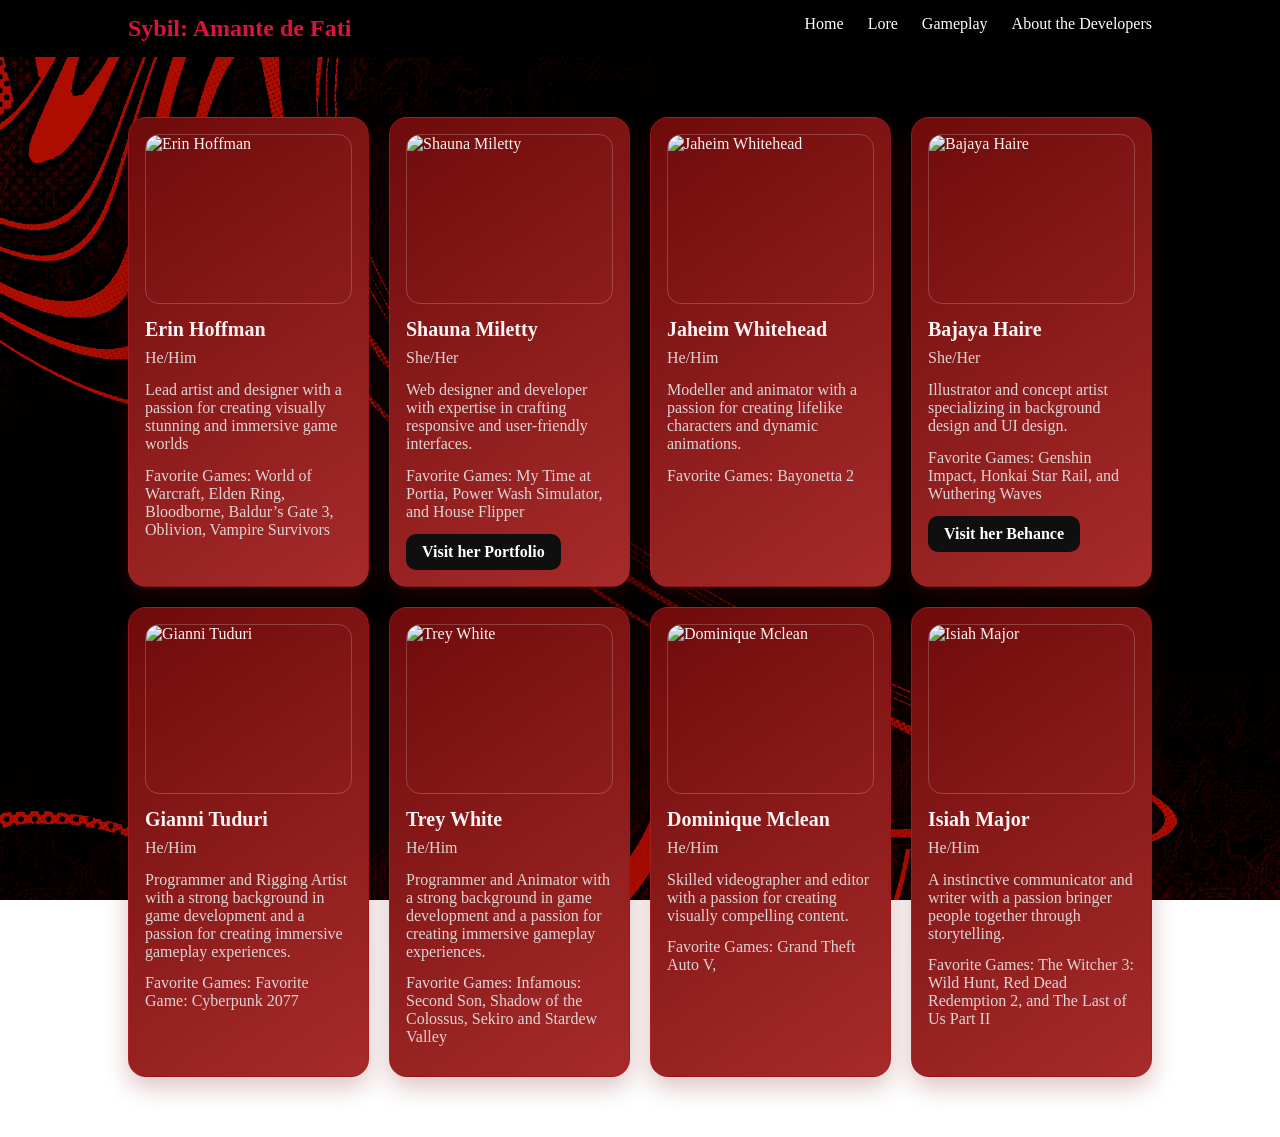
==== about.html @ 87442b56 "Add files via upload" ====
<!DOCTYPE html>
<html lang="en">
<head>
<meta charset="UTF-8">
<meta name="viewport" content="width=device-width, initial-scale=1.0">
<title>About the Developers - Moonlit Coven</title>
<link rel="stylesheet" href="style.css">
<link rel="stylesheet" href="https://cdnjs.cloudflare.com/ajax/libs/font-awesome/4.7.0/css/font-awesome.min.css">
<link rel="preconnect" href="https://fonts.googleapis.com">
<link rel="preconnect" href="https://fonts.gstatic.com" crossorigin>
<link href="https://fonts.googleapis.com/css2?family=Germania+One&family=Smokum&display=swap" rel="stylesheet">
</head>

<body>

<nav>
  <h2>Sybil: Amante de Fati</h2>
  <div>
      <a href="index.html">Home</a>
    <a href="lore.html">Lore</a>
    <a href="gameplay.html">Gameplay</a>
	<a href="about.html">About the Developers</a>
  </div>
</nav>

      <main class="container">
        <section class="projects">
            <div class="project-grid">
                <div class="project-card">
                    <div class="project-image">
                        <img src="/image/erin.jpg" alt="Erin Hoffman">
                    </div>
                    <h4>Erin Hoffman</h4>
                    <p>He/Him</p>
                    <p>Lead artist and designer with a passion for creating visually stunning and immersive game worlds</p>
                    <p>Favorite Games: World of Warcraft, Elden Ring, Bloodborne, Baldur’s Gate 3, Oblivion, Vampire Survivors
                </div>

                <div class="project-card">
                    <div class="project-image">
                        <img src="/image/sha.jpg" alt="Shauna Miletty">
                    </div>
                    <h4>Shauna Miletty</h4>
                    <p>She/Her</p>
                    <p>Web designer and developer with expertise in crafting responsive and user-friendly interfaces.</p>
                    <p>Favorite Games: My Time at Portia, Power Wash Simulator, and House Flipper</p>
                    <a href="https://smiletty.github.io/SMiletty.github.ioPortfolio/index.html" target="_blank">Visit her Portfolio</a>
                </div>

                <div class="project-card">
                    <div class="project-image">
                        <img src="/image/ja.jpg" alt="Jaheim Whitehead">
                    </div>
                    <h4>Jaheim Whitehead</h4>
                    <p>He/Him</p>   
                    <p>Modeller and animator with a passion for creating lifelike characters and dynamic animations.</p>
                    <p>Favorite Games: Bayonetta 2</p>
                </div>

                <div class="project-card">
                    <div class="project-image">
                        <img src="/image/baja.jpg" alt="Bajaya Haire">
                    </div>
                    <h4>Bajaya Haire</h4>
                    <p>She/Her</p>
                    <p>Illustrator and concept artist specializing in background design and UI design.</p>
                   <p>Favorite Games: Genshin Impact, Honkai Star Rail, and Wuthering Waves </p>    
                    <a href="https://www.behance.net/bajayahare1" target="_blank">Visit her Behance</a>
                </div>

                <div class="project-card">
                    <div class="project-image">
                        <img src="/image/gi.jpg" alt="Gianni Tuduri">
                    </div>
                    <h4>Gianni Tuduri</h4>
                    <p>He/Him</p>
                    <p>Programmer and Rigging Artist with a strong background in game development and a passion for creating immersive gameplay experiences.</p>
                    <p>Favorite Games: Favorite Game: Cyberpunk 2077
                </div>

                <div class="project-card">
                    <div class="project-image">
                        <img src="/image/tre.jpg" alt="Trey White">
                    </div>
                    <h4>Trey White</h4>
                    <p>He/Him</p>
                    <p>Programmer and Animator with a strong background in game development and a passion for creating immersive gameplay experiences.</p>
                    <p>Favorite Games: Infamous: Second Son, Shadow of the Colossus, Sekiro and Stardew Valley</p>
                </div>

                <div class="project-card">
                    <div class="project-image">
                        <img src="/image/dom.jpg" alt="Dominique Mclean">
                    </div>
                    <h4>Dominique Mclean</h4>
                    <p>He/Him</p>
                    <p>Skilled videographer and editor with a passion for creating visually compelling content.</p>
                    <p>Favorite Games: Grand Theft Auto V, </p>
                </div>

                <div class="project-card">
                    <div class="project-image">
                        <img src="/image/isa.jpg" alt="Isiah Major">
                    </div>
                    <h4>Isiah Major</h4>
                    <p>He/Him</p>
                    <p>A instinctive communicator and writer with a passion bringer people together through storytelling.</p>
                    <p>Favorite Games: The Witcher 3: Wild Hunt, Red Dead Redemption 2, and The Last of Us Part II</p>
                </div>
            </div>
  </div>
  
    <!-- Footer -->


</body>
</html>
---- style.css ----
body {
  margin: 0;
  font-family: Georgia, serif;
  background: url('back.png') no-repeat center center fixed;
  background-size: cover;
  color: #eee;
}

nav {
  display: flex;
  justify-content: space-between;
  padding: 15px 10%;
  background: black;
}

nav a {
  color: white;
  margin-left: 20px;
  text-decoration: none;
}

.lore-image {
  display: block;
  max-width: 100%;
  width: 100%;
  max-width: 1600px;
  height: auto;
  margin: 0 auto 2rem;
}

header {
  height: 85vh;
  display: flex;
  flex-direction: column;
  justify-content: center;
  align-items: center;
  text-align: center;
  background:url('Load.jpg');
  background-size: cover;
  background-position: center;
}

h1 {
  font-family: "Germania One", system-ui;
  font-weight: 400;
  font-style: normal;
  color: white;
  font-size: 3rem;
}

.about-container {
  max-width: 1100px;
  margin: 0 auto;
  background: rgba(0, 0, 0, 0.7);
  padding: 30px;
  border-radius: 15px;
  box-shadow: 0 10px 30px rgba(0, 0, 0, 0.5);
}

section {
  padding: 60px 10%;
}

.split-container {
  display: flex;
  align-items: center;
  justify-content: space-between;
  gap: 2rem;
  max-width: 1200px;
  margin: 0 auto;
  padding-top: 40px;
  padding-bottom: 40px;
}

.split-text {
  flex: 1;
  color: #f8f0eb;
  text-align: left;
}

.split-text h2 {
  font-size: 2.4rem;
  margin-bottom: 1rem;
}

.split-text p {
  line-height: 1.8;
  opacity: 0.95;
}

.split-video {
  flex: 1;
  min-width: 320px;
}

.split-video video {
  width: 100%;
  border-radius: 18px;
  box-shadow: 0 16px 40px rgba(0, 0, 0, 0.45);
  display: block;
}

@media (max-width: 900px) {
  .split-container {
    flex-direction: column;
    padding-top: 20px;
    padding-bottom: 20px;
  }
}

h2 {
  color: crimson;
}

footer {
  text-align: center;
  padding: 20px;
  background: black;
}

footer a,
footer a .fa {
  color: red;
}

 h3 {
  color: rgb(238, 238, 238);
  font-size: larger;
}

* {
  box-sizing: border-box;
  margin: 0;
  padding: 0;
}

.project-grid {
  display: grid;
  gap: 1.25rem;
  grid-template-columns: repeat(4, 1fr);
  max-width: 1200px;
  margin: 0 auto;
}

.project-card {
  position: relative;
  padding: 1rem;
  border-radius: 18px;
  background: linear-gradient(145deg, #6f0b0b 0%, #a72b2b 100%);
  border: 1px solid rgba(183, 28, 28, 0.45);
  backdrop-filter: blur(10px);
  box-shadow: 0 10px 24px rgba(120, 15, 15, 0.25);
  transition: transform 0.35s ease, box-shadow 0.35s ease, border-color 0.35s ease;
  overflow: hidden;
  color: #fff2f2;
}

.project-card:hover {
  transform: translateY(-7px) scale(1.01);
  box-shadow: 0 18px 32px rgba(120, 15, 15, 0.35);
  border-color: #ff7a7a;
}

.project-image {
  width: 100%;
  height: 170px;
  border-radius: 14px;
  overflow: hidden;
  margin-bottom: 0.9rem;
  border: 1px solid rgba(255, 255, 255, 0.2);
}

.project-image img {
  width: 100%;
  height: 100%;
  object-fit: cover;
  display: block;
}

.project-card h4 {
  margin-bottom: 0.5rem;
  font-size: 1.25rem;
}

.project-card p {
  margin-bottom: 0.85rem;
  color: #ddd4d3;
}

.project-card a {
  display: inline-block;
  text-decoration: none;
  color: #ffffff;
  background: #0f0f0f;
  padding: 0.55rem 1rem;
  border-radius: 10px;
  font-weight: 600;
  transition: background 0.25s ease, transform 0.25s ease, box-shadow 0.25s ease;
}

.project-card a:hover {
  background: #bf2626;
  transform: translateY(-2px);
  box-shadow: 0 10px 20px rgba(191, 82, 82, 0.35);
}

.characters-grid {
  display: grid;
  grid-template-columns: repeat(3, 1fr);
  gap: 20px;
  max-width: 1200px;
  margin: 0 auto;
  padding: 20px;
}

.character-card {
  position: relative;
  border-radius: 18px;
  overflow: hidden;
  box-shadow: 0 10px 24px rgba(15, 23, 42, 0.14);
  transition: transform 0.35s ease, box-shadow 0.35s ease;
}

.character-card:hover {
  transform: translateY(-7px) scale(1.01);
  box-shadow: 0 18px 32px rgba(15, 23, 42, 0.22);
}

.character-image {
  width: 100%;
  height: 300px;
  object-fit: cover;
  display: block;
}

.character-overlay {
  position: absolute;
  bottom: 0;
  left: 0;
  right: 0;
  background: rgba(0, 0, 0, 0.8);
  color: white;
  padding: 15px;
  text-align: center;
}

.character-overlay h3 {
  margin: 0 0 5px 0;
  font-size: 1.5rem;
}

.character-overlay p {
  margin: 0;
  font-size: 1rem;
}

@media (max-width: 768px) {
  .characters-grid {
    grid-template-columns: 1fr;
  }
}

.w3-content {
  max-width: 500px;
  margin: 0 auto;
}

.w3-display-container {
  position: relative;
  width: 100%;
}



@media (max-width: 680px) {
  .nav-container {
    flex-direction: column;
    align-items: flex-start;
    gap: 10px;
  }
}

/* Rounded border */
hr.rounded {
  border-top: 5px solid #eee9cffd;
  border-radius: 5px;
}
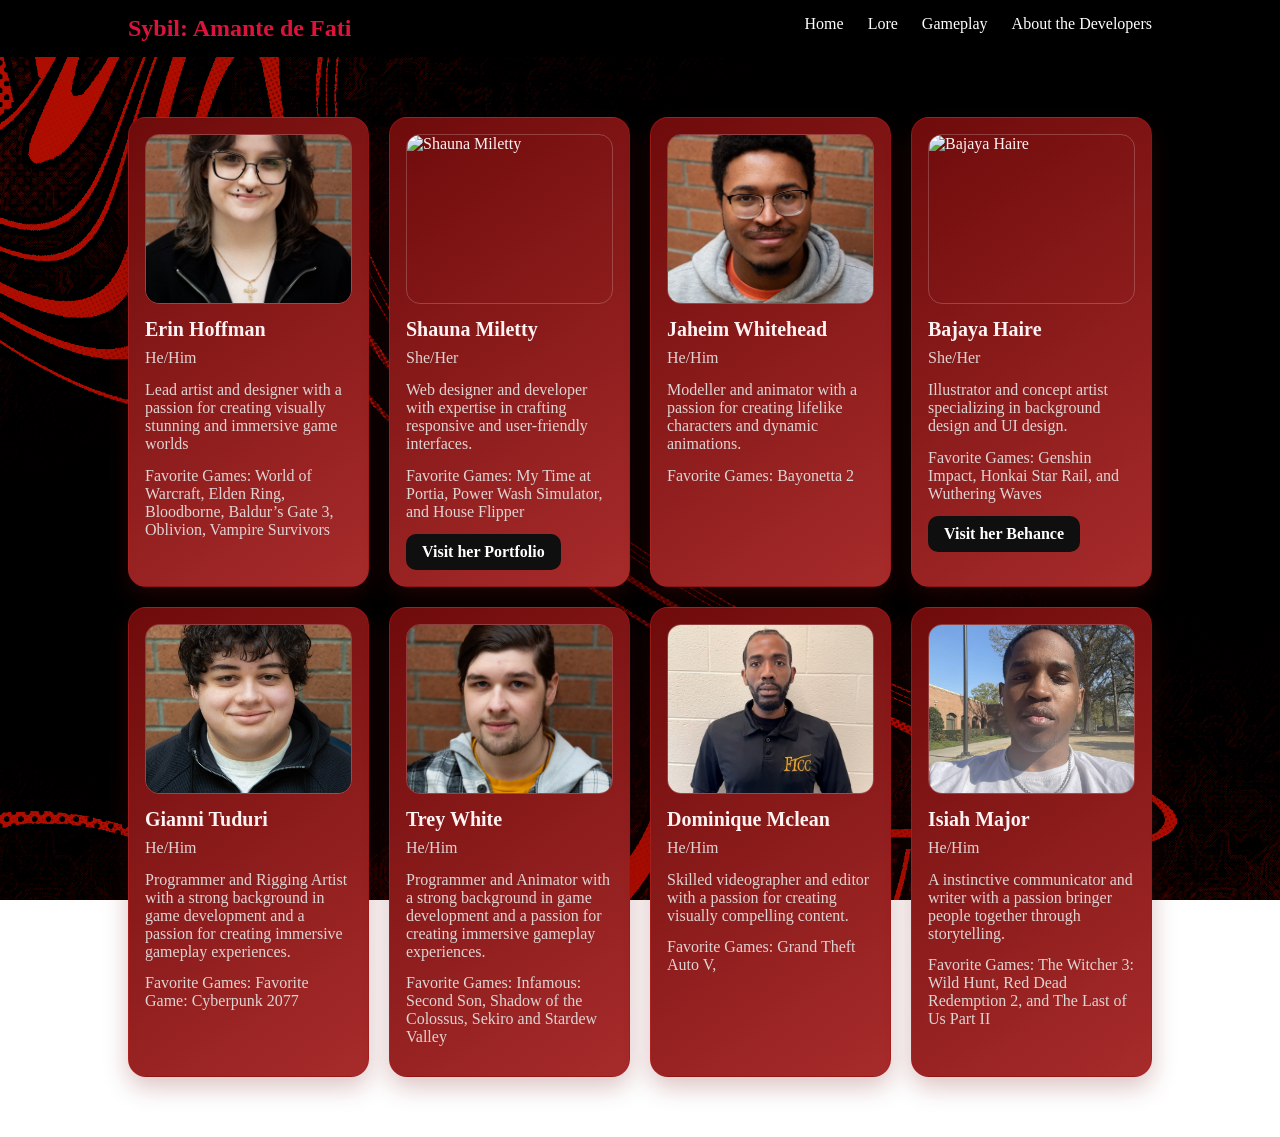
==== commit 7f9c6c78: "Fix HTML formatting and update image paths" ====
--- a/about.html
+++ b/about.html
@@ -28,7 +28,7 @@
             <div class="project-grid">
                 <div class="project-card">
                     <div class="project-image">
-                        <img src="/image/erin.jpg" alt="Erin Hoffman">
+                        <img src="erin.jpg" alt="Erin Hoffman">
                     </div>
                     <h4>Erin Hoffman</h4>
                     <p>He/Him</p>
@@ -38,7 +38,7 @@
 
                 <div class="project-card">
                     <div class="project-image">
-                        <img src="/image/sha.jpg" alt="Shauna Miletty">
+                        <img src="sha.jpg" alt="Shauna Miletty">
                     </div>
                     <h4>Shauna Miletty</h4>
                     <p>She/Her</p>
@@ -49,7 +49,7 @@
 
                 <div class="project-card">
                     <div class="project-image">
-                        <img src="/image/ja.jpg" alt="Jaheim Whitehead">
+                        <img src="ja.jpg" alt="Jaheim Whitehead">
                     </div>
                     <h4>Jaheim Whitehead</h4>
                     <p>He/Him</p>   
@@ -70,7 +70,7 @@
 
                 <div class="project-card">
                     <div class="project-image">
-                        <img src="/image/gi.jpg" alt="Gianni Tuduri">
+                        <img src="gi.jpg" alt="Gianni Tuduri">
                     </div>
                     <h4>Gianni Tuduri</h4>
                     <p>He/Him</p>
@@ -80,7 +80,7 @@
 
                 <div class="project-card">
                     <div class="project-image">
-                        <img src="/image/tre.jpg" alt="Trey White">
+                        <img src="tre.jpg" alt="Trey White">
                     </div>
                     <h4>Trey White</h4>
                     <p>He/Him</p>
@@ -90,7 +90,7 @@
 
                 <div class="project-card">
                     <div class="project-image">
-                        <img src="/image/dom.jpg" alt="Dominique Mclean">
+                        <img src="dom.jpg" alt="Dominique Mclean">
                     </div>
                     <h4>Dominique Mclean</h4>
                     <p>He/Him</p>
@@ -100,7 +100,7 @@
 
                 <div class="project-card">
                     <div class="project-image">
-                        <img src="/image/isa.jpg" alt="Isiah Major">
+                        <img src="isa.jpg" alt="Isiah Major">
                     </div>
                     <h4>Isiah Major</h4>
                     <p>He/Him</p>
@@ -114,4 +114,4 @@
 
 
 </body>
-</html>+</html>
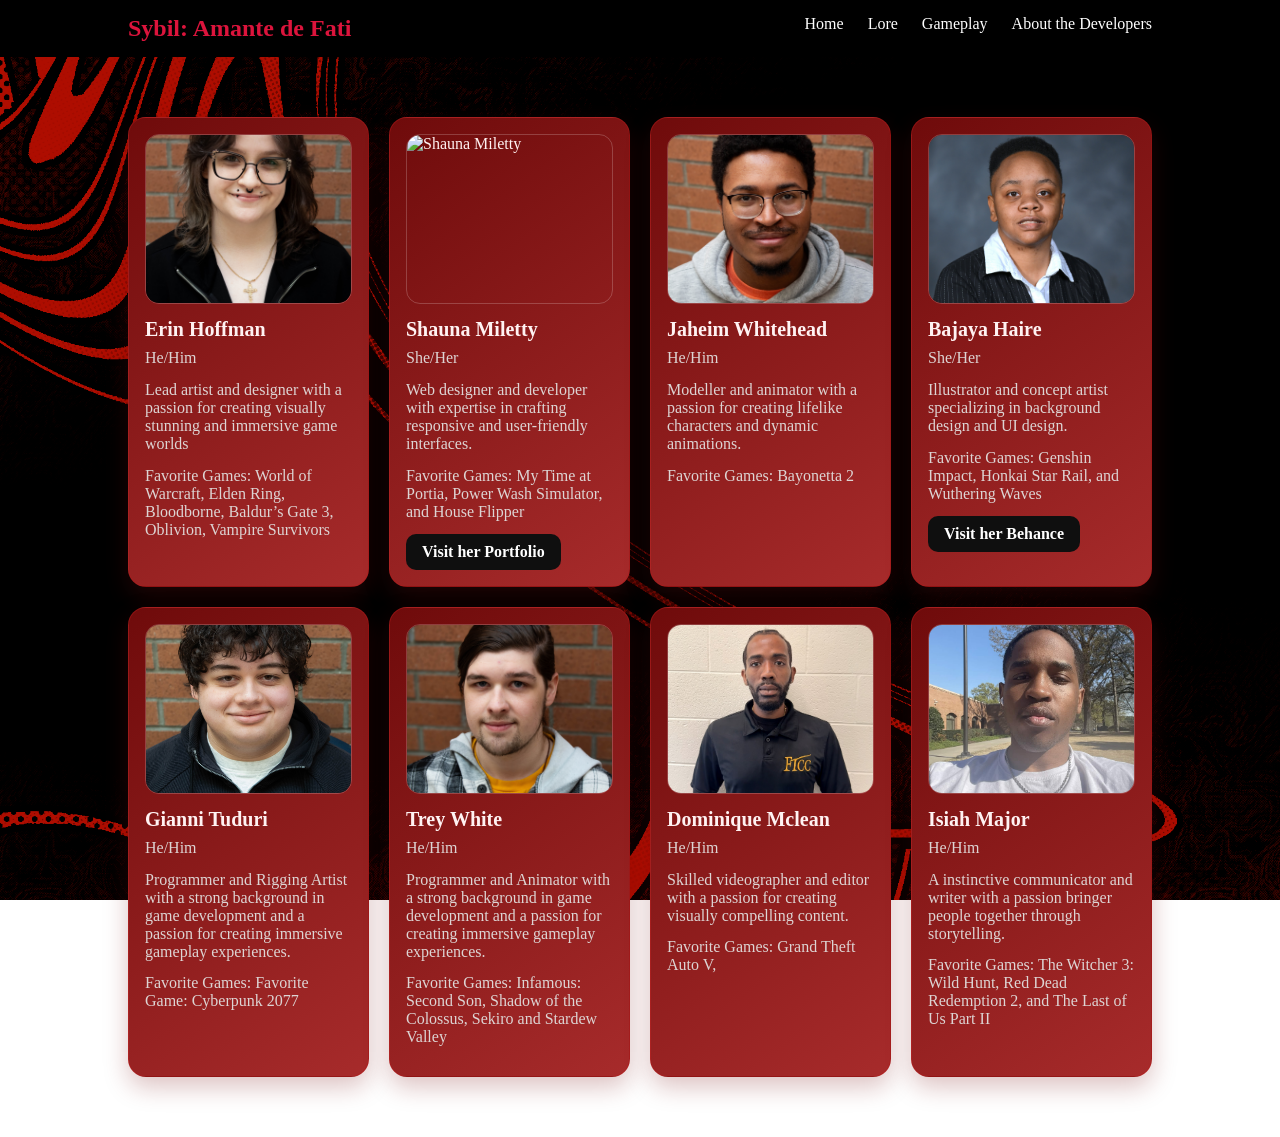
==== commit 3b51c89a: "Fix HTML encoding and structure in about.html" ====
--- a/about.html
+++ b/about.html
@@ -59,7 +59,7 @@
 
                 <div class="project-card">
                     <div class="project-image">
-                        <img src="/image/baja.jpg" alt="Bajaya Haire">
+                        <img src="baja.jpg" alt="Bajaya Haire">
                     </div>
                     <h4>Bajaya Haire</h4>
                     <p>She/Her</p>
